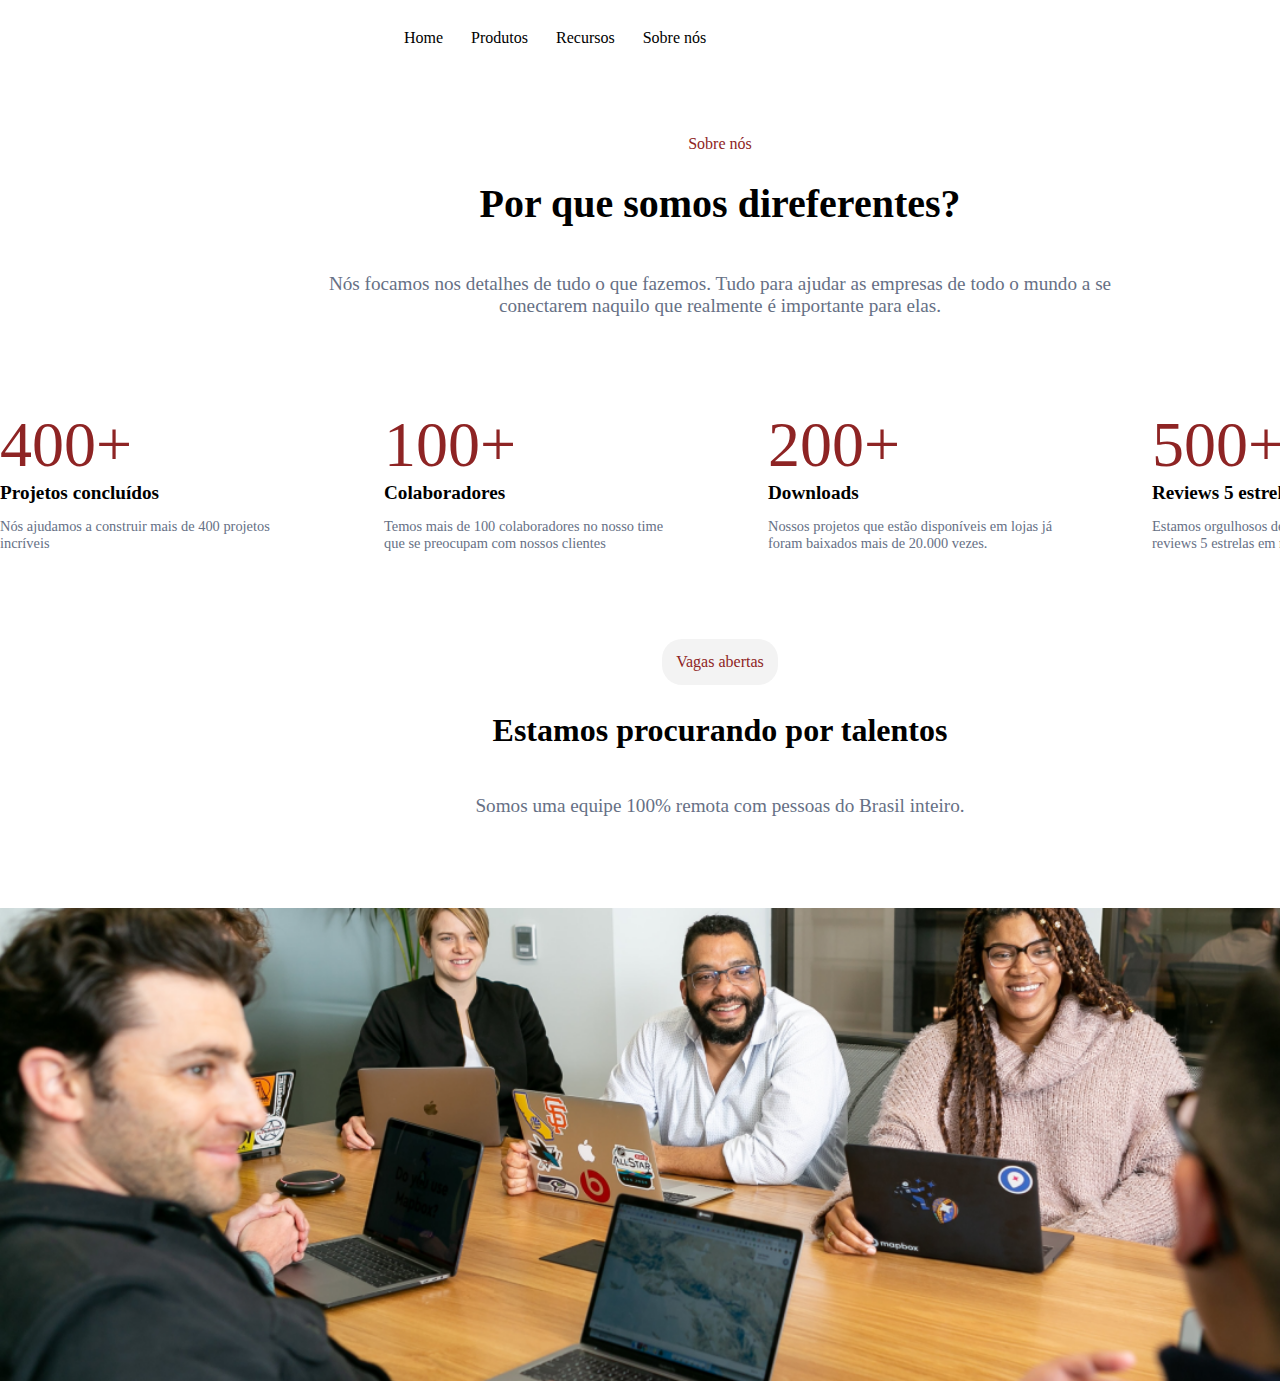
==== Html5-Css3/index.html @ 52717279 "Merge pull request #2 from ROGER-UFRGS/main" ====
<!DOCTYPE html>
<html lang="pt-br">
<head>
    <meta charset="UTF-8">
    <meta http-equiv="X-UA-Compatible" content="IE=edge">
    <meta name="viewport" content="width=device-width, initial-scale=1.0">
    <link rel="stylesheet" href="estilo.css">
    <title>OptimusTech</title>
</head>
<body>
    <header>
            <nav>
                <div id="logo">
                    <img src="./img/logo.svg" alt="">
                </div>
                <ul>
                    <li>Home</li>
                    <li>Produtos</li>
                    <li>Recursos</li>
                    <li>Sobre nós</li>
                </ul>
                <div id="botoes">
                    <span>Entrar</span>
                    <button>Cadastrar</button>
                </div>
            </nav>
    </header>
    <section id="sobre">
        <span>Sobre nós</span>
        <h1>Por que somos direferentes?</h1>
        <p>Nós focamos nos detalhes de tudo o que fazemos. Tudo para ajudar as empresas
            de todo o mundo a se conectarem naquilo que realmente é importante para elas.
        </p>
    </section>
    <section id="metricas">
        <div class="box-metricas">
            <span>400+</span>
            <b>Projetos concluídos</b>
            <p>Nós ajudamos a construir mais de 400 projetos incríveis</p>
        </div>
        <div class="box-metricas">
            <span>100+</span>
            <b>Colaboradores</b>
            <p>Temos mais de 100 colaboradores no nosso time que se preocupam com nossos clientes</p>
        </div>
        <div class="box-metricas">
            <span>200+</span>
            <b>Downloads</b>
            <p>Nossos projetos que estão disponíveis em lojas já foram baixados mais de 20.000 vezes.</p>
        </div>
        <div class="box-metricas">
            <span>500+</span>
            <b>Reviews 5 estrelas</b>
            <p>Estamos orgulhosos de contar com mais de 500 reviews 5 estrelas em nossos produtos</p>
        </div>
    </section>
    <section id="vagas">
        <div>
            <span>Vagas abertas</span>
            <h2>Estamos procurando por talentos</h2>
            <p> Somos uma equipe 100% remota com pessoas do Brasil inteiro.</p>
        </div>
        <img src="img/talentos.png" alt="">
    </section>
    
</body>
</html>
---- Html5-Css3/estilo.css ----
:root{
    --cor-padrao:#8E2424;
    --cor-secundaria:#667085;
    --largura-padrao:1440px;        
}

body{
    display: grid;
    grid-template-columns: 1fr 5fr 2fr;
    grid-auto-columns:1fr;
    margin:1% auto;
    width: var(--largura-padrao)
}
header{
    grid-column-start: 1;
    grid-column-end: 4;
}
header nav{
    display: flex;
    flex-direction: row;
    justify-content: space-between;
    align-items: center;
}
#logo{
    flex:2;
}
header nav ul {
    display: flex;
    justify-content:flex-start;
    list-style: none;
    flex:4;
}
header nav ul li {
    margin: 0 2%;
}
header nav #botoes {
    display: flex;
    justify-content: flex-end;
    align-items: center;
    flex:2;
}
header nav #botoes button{
    background-color: var(--cor-padrao);
    color:white;
    border:transparent;
    padding: 3% 4%;
    margin-left: 3%;
    border-radius: 10px;
    transition: all 1s;
}
#botoes button:hover{
    background-color: var(--cor-secundaria);
    cursor: pointer;
}
header nav #botoes span{
    margin-right: 3%;
}
#sobre{
    grid-column-start: 1;
    grid-column-end: 4;
    display: flex;
    flex-direction: column;
    align-items: center;
    margin-top: 5%;
}
#sobre span{
    color: var(--cor-padrao);
}
#sobre h1{
    font-size: 2.5em;
}
#sobre p {
    color: var(--cor-secundaria);
    font-size: 1.2em;
    width: 60%;
    text-align: center;
}
#metricas{
    grid-column-start: 1;
    grid-column-end: 4;
    display: flex;
    margin-top: 5%;
    align-items: center;
    justify-content: space-between;
}
.box-metricas{
    width: 20%;
}
.box-metricas span{
    display: block;
    font-size: 4em;
    color: var(--cor-padrao);
}
.box-metricas b{
    font-size: 1.2em;
}
.box-metricas p{
    color: var(--cor-secundaria);
    font-size: 0.9em;
}
#vagas {
    grid-column-start: 1;
    grid-column-end: 4;
}
#vagas div{
    display: flex;
    flex-direction: column;
    margin-top: 5%;
    align-items: center;
}
#vagas span{
    color: var(--cor-padrao);
    background-color:#f3f3f3;
    padding: 1%;
    border-radius: 20px;
    transition: all 1s;
}
#vagas span:hover{
    background-color: var(--cor-padrao);
    color:#f3f3f3;
    cursor: pointer;
}

#vagas h2{
    font-size: 2em;
}
#vagas p {
    color: var(--cor-secundaria);
    font-size: 1.2em;
    width: 60%;
    text-align: center;
}
#vagas img{
    margin-top: 5%;
    width: 100%;
}
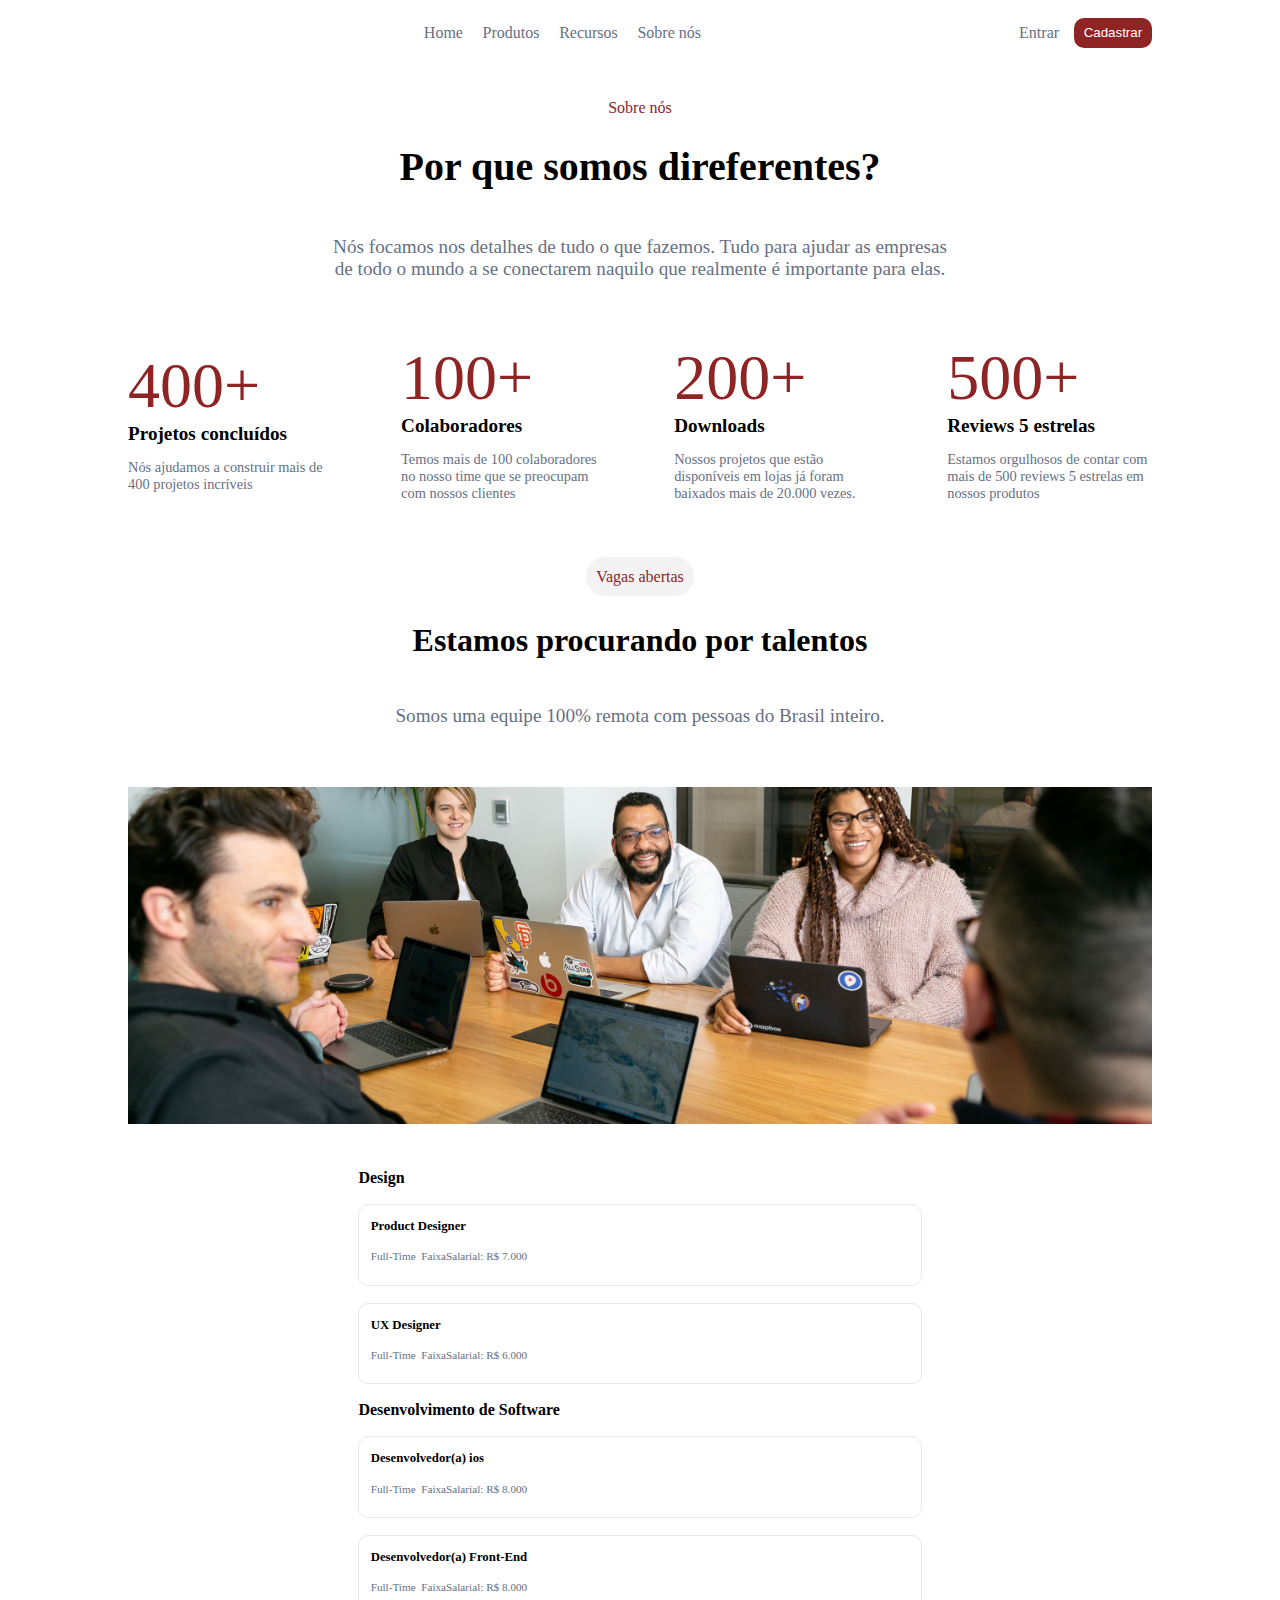
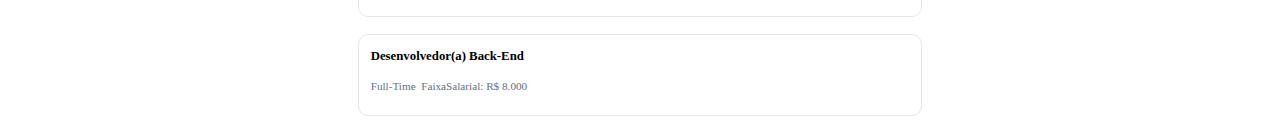
==== commit 2bb1e243: "Merge pull request #1 from ROGER-UFRGS/dev" ====
--- a/Html5-Css3/index.html
+++ b/Html5-Css3/index.html
@@ -8,22 +8,21 @@
     <title>OptimusTech</title>
 </head>
 <body>
-    <header>
-            <nav>
-                <div id="logo">
-                    <img src="./img/logo.svg" alt="">
-                </div>
-                <ul>
-                    <li>Home</li>
-                    <li>Produtos</li>
-                    <li>Recursos</li>
-                    <li>Sobre nós</li>
-                </ul>
-                <div id="botoes">
-                    <span>Entrar</span>
-                    <button>Cadastrar</button>
-                </div>
-            </nav>
+      <nav>
+            <div id="logo">
+                <img src="./img/logo.svg" alt="">
+            </div>
+            <ul>
+                <li><a href="">Home</a></li>
+                <li><a href="">Produtos</a></li>
+                <li><a href="">Recursos</a></li>
+                <li><a href="">Sobre nós</a></li>
+            </ul>
+            <div id="botoes">
+                <span>Entrar</span>
+                <button>Cadastrar</button>
+            </div>
+        </nav>
     </header>
     <section id="sobre">
         <span>Sobre nós</span>
@@ -54,7 +53,7 @@
             <p>Estamos orgulhosos de contar com mais de 500 reviews 5 estrelas em nossos produtos</p>
         </div>
     </section>
-    <section id="vagas">
+    <section id="vagas-titulo">
         <div>
             <span>Vagas abertas</span>
             <h2>Estamos procurando por talentos</h2>
@@ -62,6 +61,33 @@
         </div>
         <img src="img/talentos.png" alt="">
     </section>
+    <section id="vagas-descricao">
+        <div id="box-vagas">
+            <span class="titulo-vaga">Design</span>
+            <div class="vaga">
+                <span>Product Designer</span>
+                <p>Full-Time&nbsp;&nbsp;FaixaSalarial: R$ 7.000</p>
+            </div>
+            <div class="vaga">
+                <span>UX Designer</span>
+                <p>Full-Time&nbsp;&nbsp;FaixaSalarial: R$ 6.000</p>
+            </div>
+            <span class="titulo-vaga">Desenvolvimento de Software</span>
+            <div class="vaga">
+                <span>Desenvolvedor(a) ios</span>
+                <p>Full-Time&nbsp;&nbsp;FaixaSalarial: R$ 8.000</p>
+            </div>
+            <div class="vaga">
+                <span>Desenvolvedor(a) Front-End</span>
+                <p>Full-Time&nbsp;&nbsp;FaixaSalarial: R$ 8.000</p>
+            </div>
+            <div class="vaga">
+                <span>Desenvolvedor(a) Back-End</span>
+                <p>Full-Time&nbsp;&nbsp;FaixaSalarial: R$ 8.000</p>
+            </div>
+
+        </div>
+    </section>
     
 </body>
 </html>--- a/Html5-Css3/estilo.css
+++ b/Html5-Css3/estilo.css
@@ -1,45 +1,49 @@
 :root{
     --cor-padrao:#8E2424;
     --cor-secundaria:#667085;
-    --largura-padrao:1440px;        
+    --margin-secao:4%;      
 }
 
 body{
-    display: grid;
-    grid-template-columns: 1fr 5fr 2fr;
-    grid-auto-columns:1fr;
-    margin:1% auto;
-    width: var(--largura-padrao)
+    width: 80%;
+    height: 100vh;
+    margin:0.6% auto;
 }
-header{
-    grid-column-start: 1;
-    grid-column-end: 4;
-}
-header nav{
+nav{
     display: flex;
     flex-direction: row;
-    justify-content: space-between;
+    justify-content: space-around;
     align-items: center;
 }
 #logo{
     flex:2;
 }
-header nav ul {
+nav ul {
     display: flex;
     justify-content:flex-start;
     list-style: none;
     flex:4;
 }
-header nav ul li {
+nav ul li {
     margin: 0 2%;
 }
-header nav #botoes {
+ nav ul li a{
+    color: var(--cor-secundaria);
+    text-decoration: none;
+    transition: all 1s;
+}
+
+nav ul li a:hover{
+    color: var(--cor-padrao);
+}
+
+nav #botoes {
     display: flex;
     justify-content: flex-end;
     align-items: center;
     flex:2;
 }
-header nav #botoes button{
+nav #botoes button{
     background-color: var(--cor-padrao);
     color:white;
     border:transparent;
@@ -52,16 +56,15 @@
     background-color: var(--cor-secundaria);
     cursor: pointer;
 }
-header nav #botoes span{
+#botoes span{
+    color: var(--cor-secundaria);
     margin-right: 3%;
 }
 #sobre{
-    grid-column-start: 1;
-    grid-column-end: 4;
     display: flex;
     flex-direction: column;
     align-items: center;
-    margin-top: 5%;
+    margin-top: var(--margin-secao);
 }
 #sobre span{
     color: var(--cor-padrao);
@@ -76,10 +79,9 @@
     text-align: center;
 }
 #metricas{
-    grid-column-start: 1;
-    grid-column-end: 4;
+
     display: flex;
-    margin-top: 5%;
+    margin-top: var(--margin-secao);
     align-items: center;
     justify-content: space-between;
 }
@@ -98,39 +100,62 @@
     color: var(--cor-secundaria);
     font-size: 0.9em;
 }
-#vagas {
-    grid-column-start: 1;
-    grid-column-end: 4;
-}
-#vagas div{
+#vagas-titulo div{
     display: flex;
     flex-direction: column;
-    margin-top: 5%;
+    margin-top: var(--margin-secao);
     align-items: center;
 }
-#vagas span{
+#vagas-titulo div span{
     color: var(--cor-padrao);
     background-color:#f3f3f3;
     padding: 1%;
     border-radius: 20px;
     transition: all 1s;
 }
-#vagas span:hover{
+#vagas-titulo span:hover{
     background-color: var(--cor-padrao);
     color:#f3f3f3;
     cursor: pointer;
 }
 
-#vagas h2{
+#vagas-titulo h2{
     font-size: 2em;
 }
-#vagas p {
+#vagas-titulo p {
     color: var(--cor-secundaria);
     font-size: 1.2em;
     width: 60%;
     text-align: center;
 }
-#vagas img{
-    margin-top: 5%;
+#vagas-titulo img{
+    margin-top: var(--margin-secao);
     width: 100%;
 }
+#vagas-descricao{
+    width: 100%;
+    display: flex;
+    justify-content: center;
+    margin-top: var(--margin-secao);
+}
+#box-vagas{
+    width: 55%;
+}
+.titulo-vaga{
+    font-weight: bold;
+}
+.vaga{
+    margin: 3% 0;
+    padding: 2%;
+    border-radius: 10px;
+    border: 1px solid rgba(207, 207, 207, 0.5);
+}
+.vaga span{
+    font-size: 0.8em;
+    font-weight: bold;
+}
+.vaga p{
+    color: var(--cor-secundaria);
+    font-size: 0.7em;
+    margin-top: 3%;
+}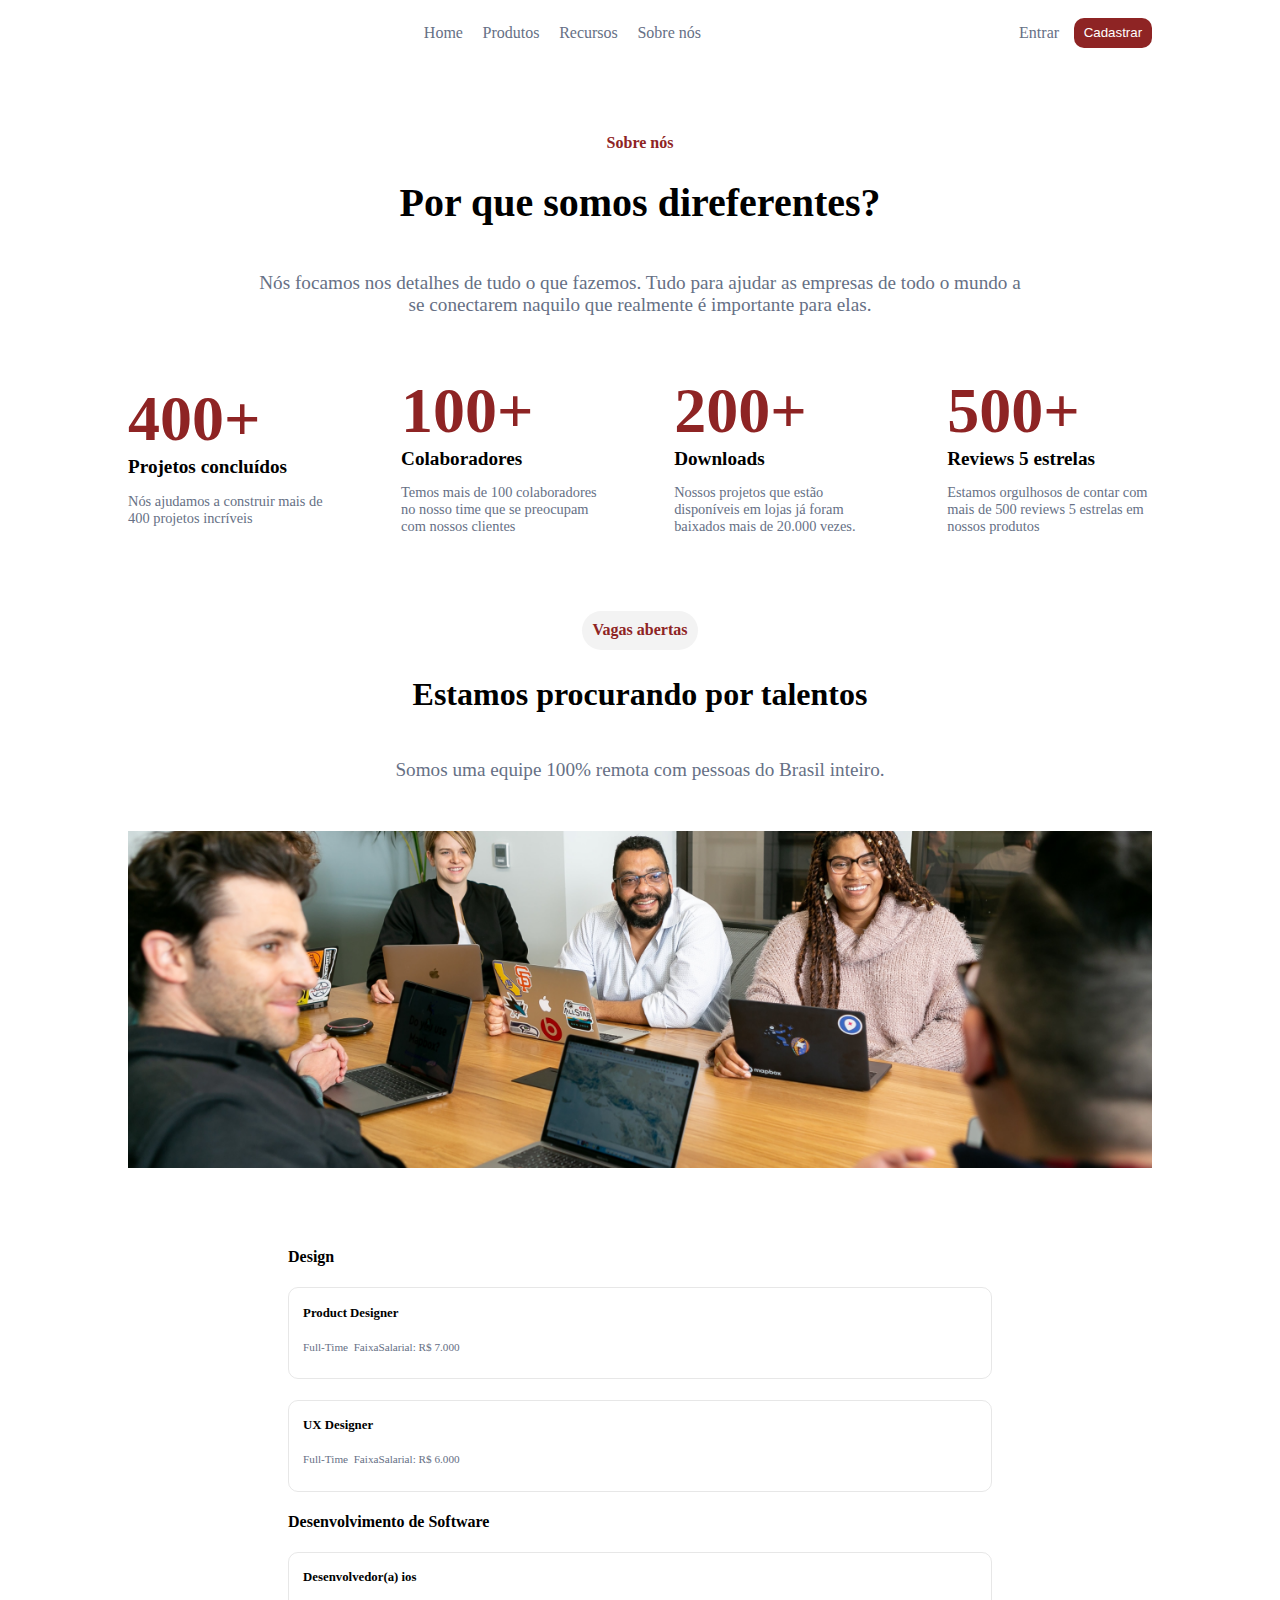
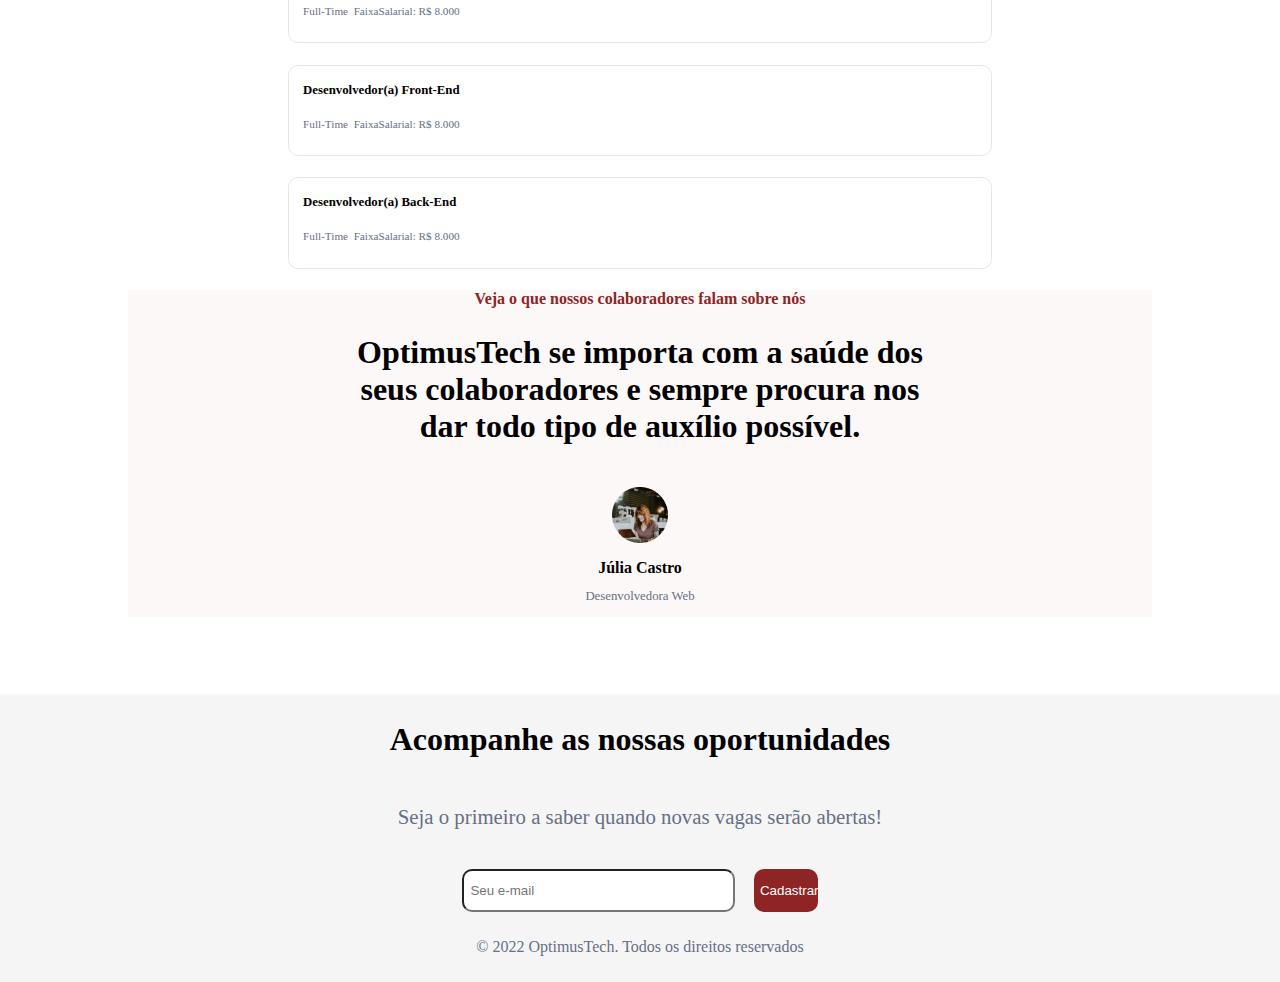
==== commit 602804e6: "Finalizando projeto" ====
--- a/Html5-Css3/index.html
+++ b/Html5-Css3/index.html
@@ -24,14 +24,14 @@
             </div>
         </nav>
     </header>
-    <section id="sobre">
+    <section id="sobre" class="container-flex">
         <span>Sobre nós</span>
         <h1>Por que somos direferentes?</h1>
         <p>Nós focamos nos detalhes de tudo o que fazemos. Tudo para ajudar as empresas
             de todo o mundo a se conectarem naquilo que realmente é importante para elas.
         </p>
     </section>
-    <section id="metricas">
+    <section id="metricas" class="container-flex">
         <div class="box-metricas">
             <span>400+</span>
             <b>Projetos concluídos</b>
@@ -54,7 +54,7 @@
         </div>
     </section>
     <section id="vagas-titulo">
-        <div>
+        <div class="container-flex">
             <span>Vagas abertas</span>
             <h2>Estamos procurando por talentos</h2>
             <p> Somos uma equipe 100% remota com pessoas do Brasil inteiro.</p>
@@ -85,9 +85,25 @@
                 <span>Desenvolvedor(a) Back-End</span>
                 <p>Full-Time&nbsp;&nbsp;FaixaSalarial: R$ 8.000</p>
             </div>
-
         </div>
     </section>
-    
+    <section id="comentarios" class="container-flex">
+        <span>Veja o que nossos colaboradores falam sobre nós</span>
+        <h2>OptimusTech se importa com a saúde dos seus colaboradores e
+            sempre procura nos dar todo tipo de auxílio possível.
+        </h2>
+        <img src="img/Avatar.png" alt="Imagem da Júlia Castro">
+        <span>Júlia Castro</span>
+        <p>Desenvolvedora Web</p>
+    </section>
+    <section id="formulario" class="container-flex">
+        <h2>Acompanhe as nossas oportunidades</h2>
+        <p>Seja o primeiro a saber quando novas vagas serão abertas!</p>
+        <div>
+            <input type="email" placeholder="Seu e-mail">
+            <button>Cadastrar</button>
+        </div>
+        <p>&#169; 2022 OptimusTech. Todos os direitos reservados</p>
+    </section>
 </body>
 </html>--- a/Html5-Css3/estilo.css
+++ b/Html5-Css3/estilo.css
@@ -1,20 +1,43 @@
 :root{
     --cor-padrao:#8E2424;
     --cor-secundaria:#667085;
-    --margin-secao:4%;      
+    --margin-secao-top:6%;      
 }
 
 body{
-    width: 80%;
+    width: 100%;
     height: 100vh;
     margin:0.6% auto;
 }
+
+.container-flex{
+    display: flex;
+    flex-direction: column;
+    align-items: center;
+    margin: var(--margin-secao-top) 0 3% 0;
+}
+
+.container-flex span:nth-child(1){
+    color: var(--cor-padrao);
+    font-weight: bold;
+}
+
+.container-flex h2{
+    width: 60%;
+    font-size: 2em;
+    text-align: center;
+}
+
+
 nav{
     display: flex;
     flex-direction: row;
     justify-content: space-around;
     align-items: center;
-}
+    margin: auto;
+    width: 80%;
+}
+
 #logo{
     flex:2;
 }
@@ -24,6 +47,7 @@
     list-style: none;
     flex:4;
 }
+
 nav ul li {
     margin: 0 2%;
 }
@@ -43,6 +67,7 @@
     align-items: center;
     flex:2;
 }
+
 nav #botoes button{
     background-color: var(--cor-padrao);
     color:white;
@@ -52,59 +77,57 @@
     border-radius: 10px;
     transition: all 1s;
 }
+
 #botoes button:hover{
     background-color: var(--cor-secundaria);
     cursor: pointer;
 }
+
 #botoes span{
     color: var(--cor-secundaria);
     margin-right: 3%;
 }
-#sobre{
-    display: flex;
-    flex-direction: column;
-    align-items: center;
-    margin-top: var(--margin-secao);
-}
-#sobre span{
-    color: var(--cor-padrao);
-}
+
 #sobre h1{
     font-size: 2.5em;
 }
+
 #sobre p {
     color: var(--cor-secundaria);
     font-size: 1.2em;
     width: 60%;
     text-align: center;
 }
+
 #metricas{
-
-    display: flex;
-    margin-top: var(--margin-secao);
-    align-items: center;
+    flex-direction: row;
     justify-content: space-between;
-}
+    margin: auto;
+    width: 80%;
+}
+
 .box-metricas{
     width: 20%;
 }
+
 .box-metricas span{
     display: block;
     font-size: 4em;
     color: var(--cor-padrao);
 }
+
 .box-metricas b{
     font-size: 1.2em;
 }
+
 .box-metricas p{
     color: var(--cor-secundaria);
     font-size: 0.9em;
 }
-#vagas-titulo div{
-    display: flex;
-    flex-direction: column;
-    margin-top: var(--margin-secao);
-    align-items: center;
+
+#vagas-titulo{
+    width: 80%;
+    margin: auto;
 }
 #vagas-titulo div span{
     color: var(--cor-padrao);
@@ -113,43 +136,46 @@
     border-radius: 20px;
     transition: all 1s;
 }
+
 #vagas-titulo span:hover{
     background-color: var(--cor-padrao);
     color:#f3f3f3;
     cursor: pointer;
 }
 
-#vagas-titulo h2{
-    font-size: 2em;
-}
 #vagas-titulo p {
     color: var(--cor-secundaria);
     font-size: 1.2em;
     width: 60%;
     text-align: center;
 }
+
+#vagas-descricao{
+    width: 100%;
+    display: flex;
+    justify-content: center;
+    margin-top: var(--margin-secao-top);
+}
+
 #vagas-titulo img{
-    margin-top: var(--margin-secao);
-    width: 100%;
-}
-#vagas-descricao{
-    width: 100%;
-    display: flex;
-    justify-content: center;
-    margin-top: var(--margin-secao);
-}
+    width: 100%;
+}
+
 #box-vagas{
     width: 55%;
 }
+
 .titulo-vaga{
     font-weight: bold;
 }
+
 .vaga{
     margin: 3% 0;
     padding: 2%;
     border-radius: 10px;
     border: 1px solid rgba(207, 207, 207, 0.5);
 }
+
 .vaga span{
     font-size: 0.8em;
     font-weight: bold;
@@ -158,4 +184,64 @@
     color: var(--cor-secundaria);
     font-size: 0.7em;
     margin-top: 3%;
+}
+#comentarios{
+    background-color:#C3191908;
+    width: 80%;
+    margin: auto;
+}
+#comentarios img{
+    margin: 1.5% 0;
+}
+
+#comentarios span:last-of-type{
+    font-weight: bold;
+}
+
+#formulario{
+    width: 100%;
+    background-color: rgba(207, 207, 207, 0.2);
+}
+
+#comentarios p{
+    color:var(--cor-secundaria);
+    font-size: 0.8em;
+}
+
+#formulario p{
+    color: var(--cor-secundaria);
+}
+
+#formulario p:first-of-type{
+    font-size: 1.3em;
+}
+#formulario div{
+    display: flex;
+    width: 50%;
+    justify-content: center;
+    margin: 1.5% 0 0 0;
+}
+#formulario button{
+    background-color: var(--cor-padrao);
+    color: white;
+    transition: all 1s;
+    border: none;
+    border-radius: 10px;
+    width: 10%;
+}
+#formulario button:hover{
+    background-color: var(--cor-secundaria);
+    cursor: pointer;
+}
+#formulario div input {
+    width: 40%;
+    height: 2em;
+    margin-right: 3%;
+    padding: 1%;
+    border-radius: 10px;
+    outline:none
+}
+
+#formulario p:last-of-type{
+    margin: 2% 0;
 }